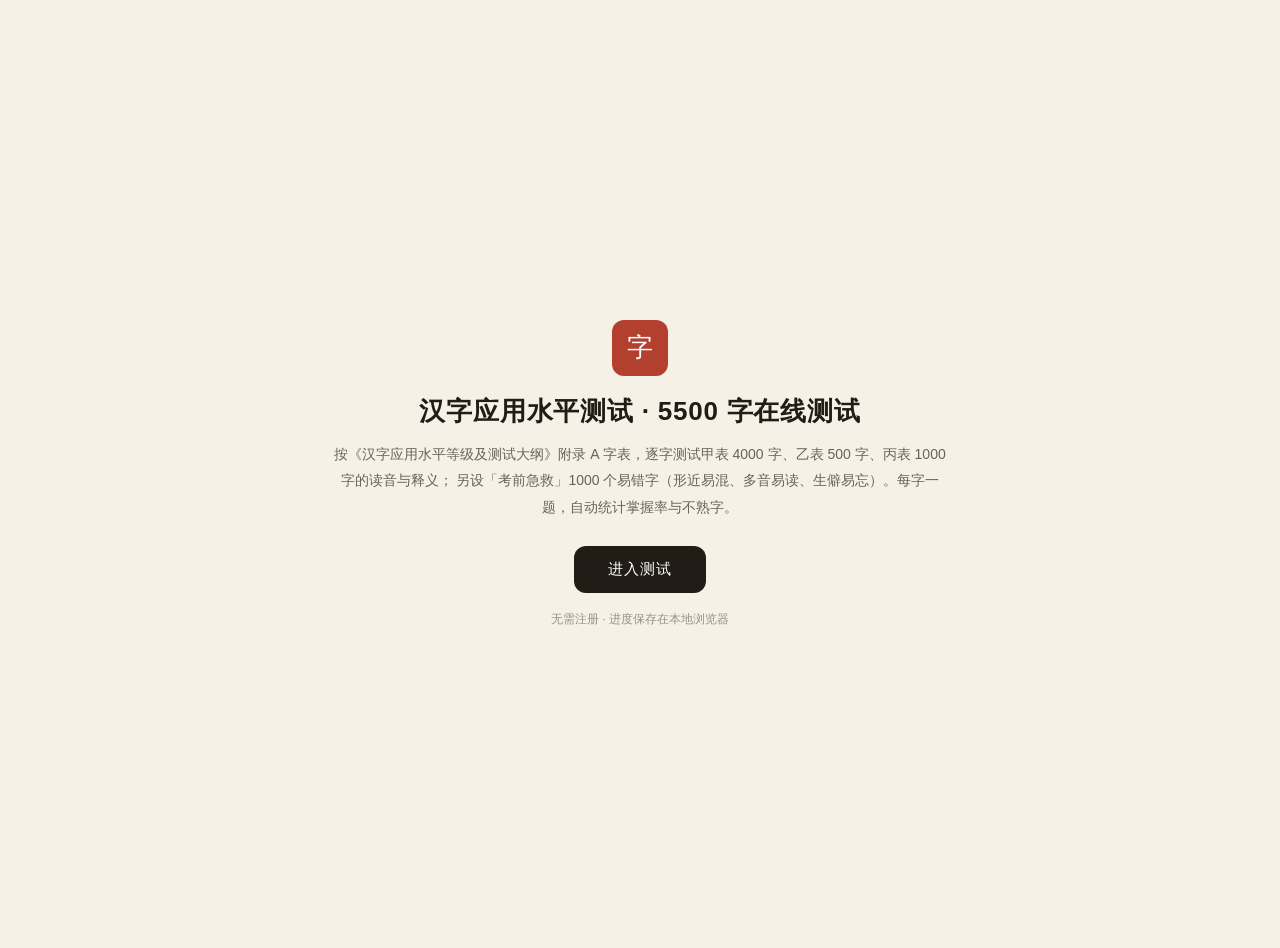
==== index.html @ 289f7919 "hzc publish" ====
<!DOCTYPE html>
<html lang="zh-CN">
<head>
<meta charset="UTF-8">
<meta name="viewport" content="width=device-width, initial-scale=1">
<title>汉字应用水平测试 5500字在线测试 · 易错字 / 多音字通关</title>
<meta name="description" content="依据《汉字应用水平等级及测试大纲》附录A字表的在线测试：甲表4000、乙表500、丙表1000 逐字测试，另设考前急救1000个易错字。">
<meta name="robots" content="index,follow">
<link rel="canonical" href="https://entiesci.github.io/OnlineTest/">
<style>
body{margin:0;background:#f6f1e7;color:#211c16;font-family:-apple-system,"Segoe UI","PingFang SC","Microsoft YaHei",sans-serif;
     display:flex;align-items:center;justify-content:center;min-height:100vh;padding:24px}
.wrap{max-width:620px;text-align:center}
.seal{width:56px;height:56px;border-radius:12px;background:#b3402f;color:#fff;display:grid;place-items:center;
      font-family:"KaiTi",serif;font-size:26px;margin:0 auto 18px}
h1{font-size:26px;margin:0 0 12px;letter-spacing:.03em}
p{color:#6b6255;font-size:14px;line-height:1.9;margin:0 0 26px}
a.go{display:inline-block;background:#211c16;color:#fff;text-decoration:none;padding:14px 34px;border-radius:12px;font-size:15px;letter-spacing:.06em}
a.go:hover{background:#000}
small{display:block;margin-top:18px;color:#9a9082;font-size:12px}
</style>
</head>
<body>
<div class="wrap">
  <div class="seal">字</div>
  <h1>汉字应用水平测试 · 5500 字在线测试</h1>
  <p>按《汉字应用水平等级及测试大纲》附录 A 字表，逐字测试甲表 4000 字、乙表 500 字、丙表 1000 字的读音与释义；
     另设「考前急救」1000 个易错字（形近易混、多音易读、生僻易忘）。每字一题，自动统计掌握率与不熟字。</p>
  <a class="go" href="./hzc/">进入测试</a>
  <small>无需注册 · 进度保存在本地浏览器</small>
</div>
</body>
</html>
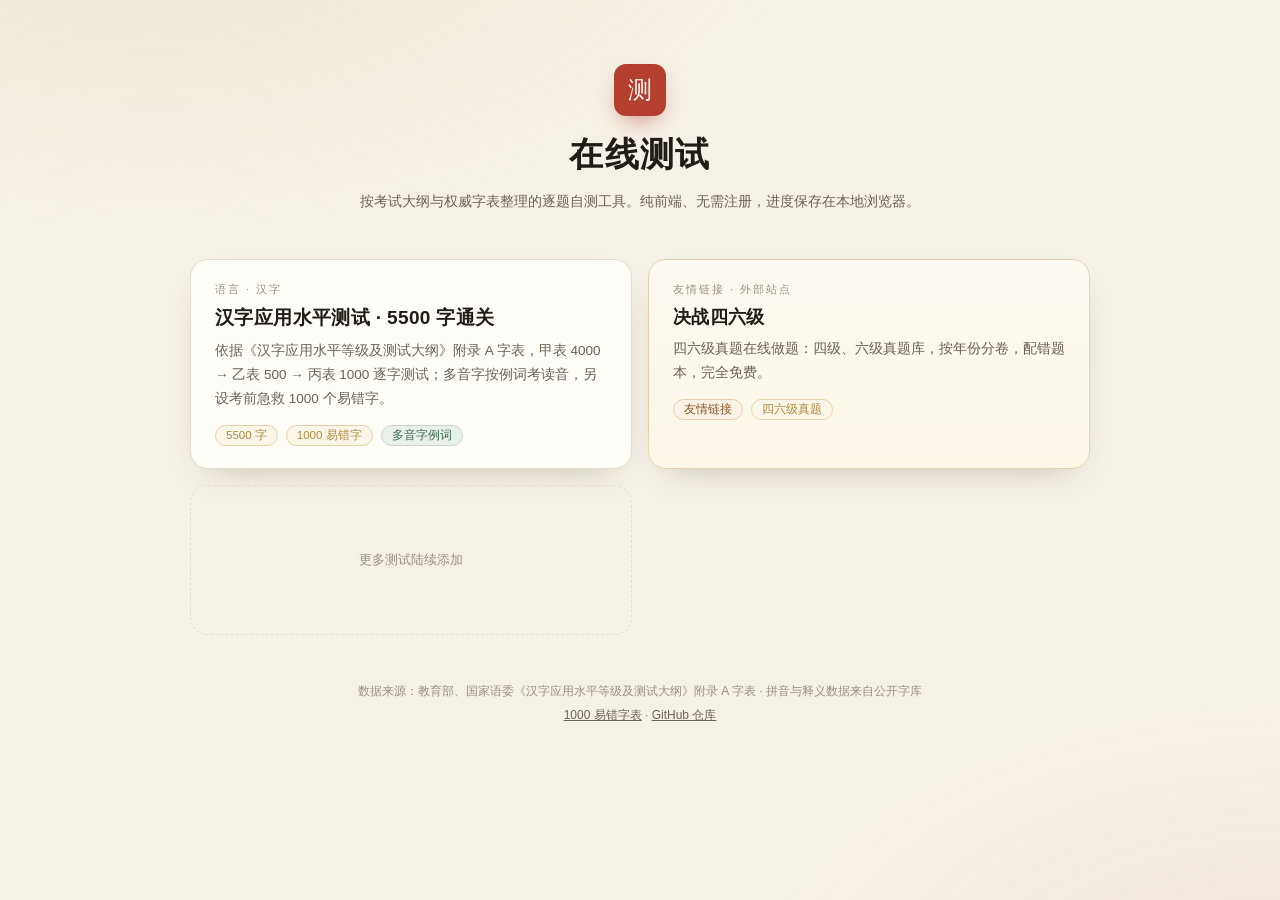
==== commit b7e54a46: "docx+links" ====
--- a/index.html
+++ b/index.html
@@ -3,31 +3,86 @@
 <head>
 <meta charset="UTF-8">
 <meta name="viewport" content="width=device-width, initial-scale=1">
-<title>汉字应用水平测试 5500字在线测试 · 易错字 / 多音字通关</title>
-<meta name="description" content="依据《汉字应用水平等级及测试大纲》附录A字表的在线测试：甲表4000、乙表500、丙表1000 逐字测试，另设考前急救1000个易错字。">
+<title>在线测试 · 汉字应用水平测试 5500 字通关</title>
+<meta name="description" content="在线测试合集：汉字应用水平测试 5500 字通关（甲表4000 / 乙表500 / 丙表1000，附考前急救1000易错字）。无需注册，进度保存在本地。">
+<meta name="keywords" content="在线测试,汉字应用水平测试,5500字,易错字,多音字,HZC">
 <meta name="robots" content="index,follow">
 <link rel="canonical" href="https://entiesci.github.io/OnlineTest/">
+<meta property="og:type" content="website">
+<meta property="og:title" content="在线测试 · 汉字应用水平测试 5500 字通关">
+<meta property="og:description" content="汉字应用水平测试 5500 字逐字测试，附考前急救 1000 易错字。">
+<meta property="og:url" content="https://entiesci.github.io/OnlineTest/">
 <style>
-body{margin:0;background:#f6f1e7;color:#211c16;font-family:-apple-system,"Segoe UI","PingFang SC","Microsoft YaHei",sans-serif;
-     display:flex;align-items:center;justify-content:center;min-height:100vh;padding:24px}
-.wrap{max-width:620px;text-align:center}
-.seal{width:56px;height:56px;border-radius:12px;background:#b3402f;color:#fff;display:grid;place-items:center;
-      font-family:"KaiTi",serif;font-size:26px;margin:0 auto 18px}
-h1{font-size:26px;margin:0 0 12px;letter-spacing:.03em}
-p{color:#6b6255;font-size:14px;line-height:1.9;margin:0 0 26px}
-a.go{display:inline-block;background:#211c16;color:#fff;text-decoration:none;padding:14px 34px;border-radius:12px;font-size:15px;letter-spacing:.06em}
-a.go:hover{background:#000}
-small{display:block;margin-top:18px;color:#9a9082;font-size:12px}
+:root{--bg:#f6f1e7;--card:#fffdf8;--ink:#211c16;--ink2:#6b6255;--ink3:#9a9082;--line:#e4dbc9;--red:#b3402f;--gold:#b08a3e}
+*{box-sizing:border-box}
+body{margin:0;background:var(--bg);color:var(--ink);font-family:-apple-system,BlinkMacSystemFont,"Segoe UI","PingFang SC","Microsoft YaHei",sans-serif;
+     min-height:100vh;padding:64px 22px 80px}
+body::before{content:"";position:fixed;inset:0;pointer-events:none;z-index:0;
+  background:radial-gradient(1100px 560px at 12% -12%,rgba(201,163,94,.14) 0%,rgba(201,163,94,0) 62%),
+             radial-gradient(900px 520px at 100% 112%,rgba(179,64,47,.07) 0%,rgba(179,64,47,0) 60%)}
+.wrap{position:relative;z-index:1;max-width:900px;margin:0 auto}
+.head{text-align:center;margin-bottom:44px}
+.seal{width:52px;height:52px;border-radius:12px;background:var(--red);color:#fff5ef;display:grid;place-items:center;
+      font-family:"KaiTi","Kaiti SC",serif;font-size:24px;margin:0 auto 16px;box-shadow:0 10px 24px -10px rgba(179,64,47,.75)}
+h1{font-size:clamp(24px,3.2vw,34px);margin:0 0 10px;letter-spacing:.04em;font-weight:600}
+.lead{color:var(--ink2);font-size:14px;line-height:1.9;margin:0 auto;max-width:560px}
+.grid{display:grid;grid-template-columns:repeat(auto-fill,minmax(340px,1fr));gap:16px}
+.t{display:block;text-decoration:none;color:inherit;background:var(--card);border:1px solid var(--line);border-radius:18px;
+   padding:22px 24px;transition:.18s;box-shadow:0 14px 34px -20px rgba(60,45,25,.35)}
+.t:hover{transform:translateY(-2px);box-shadow:0 20px 40px -20px rgba(60,45,25,.45);border-color:#cdbf9f}
+.t .k{font-size:11px;letter-spacing:.18em;color:var(--ink3);margin-bottom:8px}
+.t h2{font-size:19px;margin:0 0 8px;font-weight:600;letter-spacing:.02em}
+.t p{margin:0 0 14px;color:var(--ink2);font-size:13.5px;line-height:1.8}
+.tags{display:flex;gap:8px;flex-wrap:wrap}
+.tag{font-size:11.5px;color:var(--gold);border:1px solid #e3d3ab;background:#fbf6e8;border-radius:999px;padding:2px 10px}
+.tag.g{color:#3d6b4f;border-color:#c7d6c9;background:#e9f0ea}
+.more{display:flex;align-items:center;justify-content:center;border:1px dashed var(--line);border-radius:18px;
+      color:var(--ink3);font-size:13px;min-height:150px}
+.t.friend{background:linear-gradient(180deg,#fdfaf2,#fbf6e8);border-color:#e3d3ab}
+.t.friend:hover{border-color:#c9b487}
+.t.friend h2{font-size:18px}
+.tag.f{color:#8a5a2b;border-color:#e6cdae;background:#fbf1e4}
+footer{margin-top:44px;text-align:center;color:var(--ink3);font-size:12px;line-height:2}
+footer a{color:var(--ink2)}
 </style>
 </head>
 <body>
 <div class="wrap">
-  <div class="seal">字</div>
-  <h1>汉字应用水平测试 · 5500 字在线测试</h1>
-  <p>按《汉字应用水平等级及测试大纲》附录 A 字表，逐字测试甲表 4000 字、乙表 500 字、丙表 1000 字的读音与释义；
-     另设「考前急救」1000 个易错字（形近易混、多音易读、生僻易忘）。每字一题，自动统计掌握率与不熟字。</p>
-  <a class="go" href="./hzc/">进入测试</a>
-  <small>无需注册 · 进度保存在本地浏览器</small>
+  <div class="head">
+    <div class="seal">测</div>
+    <h1>在线测试</h1>
+    <p class="lead">按考试大纲与权威字表整理的逐题自测工具。纯前端、无需注册，进度保存在本地浏览器。</p>
+  </div>
+
+  <div class="grid">
+    <a class="t" href="./hzc/">
+      <div class="k">语言 · 汉字</div>
+      <h2>汉字应用水平测试 · 5500 字通关</h2>
+      <p>依据《汉字应用水平等级及测试大纲》附录 A 字表，甲表 4000 → 乙表 500 → 丙表 1000 逐字测试；多音字按例词考读音，另设考前急救 1000 个易错字。</p>
+      <div class="tags">
+        <span class="tag">5500 字</span>
+        <span class="tag">1000 易错字</span>
+        <span class="tag g">多音字例词</span>
+      </div>
+    </a>
+
+    <a class="t friend" href="https://couldyyy9.github.io/cet-website/" target="_blank" rel="noopener">
+      <div class="k">友情链接 · 外部站点</div>
+      <h2>决战四六级</h2>
+      <p>四六级真题在线做题：四级、六级真题库，按年份分卷，配错题本，完全免费。</p>
+      <div class="tags">
+        <span class="tag f">友情链接</span>
+        <span class="tag">四六级真题</span>
+      </div>
+    </a>
+
+    <div class="more">更多测试陆续添加</div>
+  </div>
+
+  <footer>
+    数据来源：教育部、国家语委《汉字应用水平等级及测试大纲》附录 A 字表 · 拼音与释义数据来自公开字库<br>
+    <a href="./hzc/1000easywrong.html">1000 易错字表</a> · <a href="https://github.com/Entiesci/OnlineTest">GitHub 仓库</a>
+  </footer>
 </div>
 </body>
 </html>
